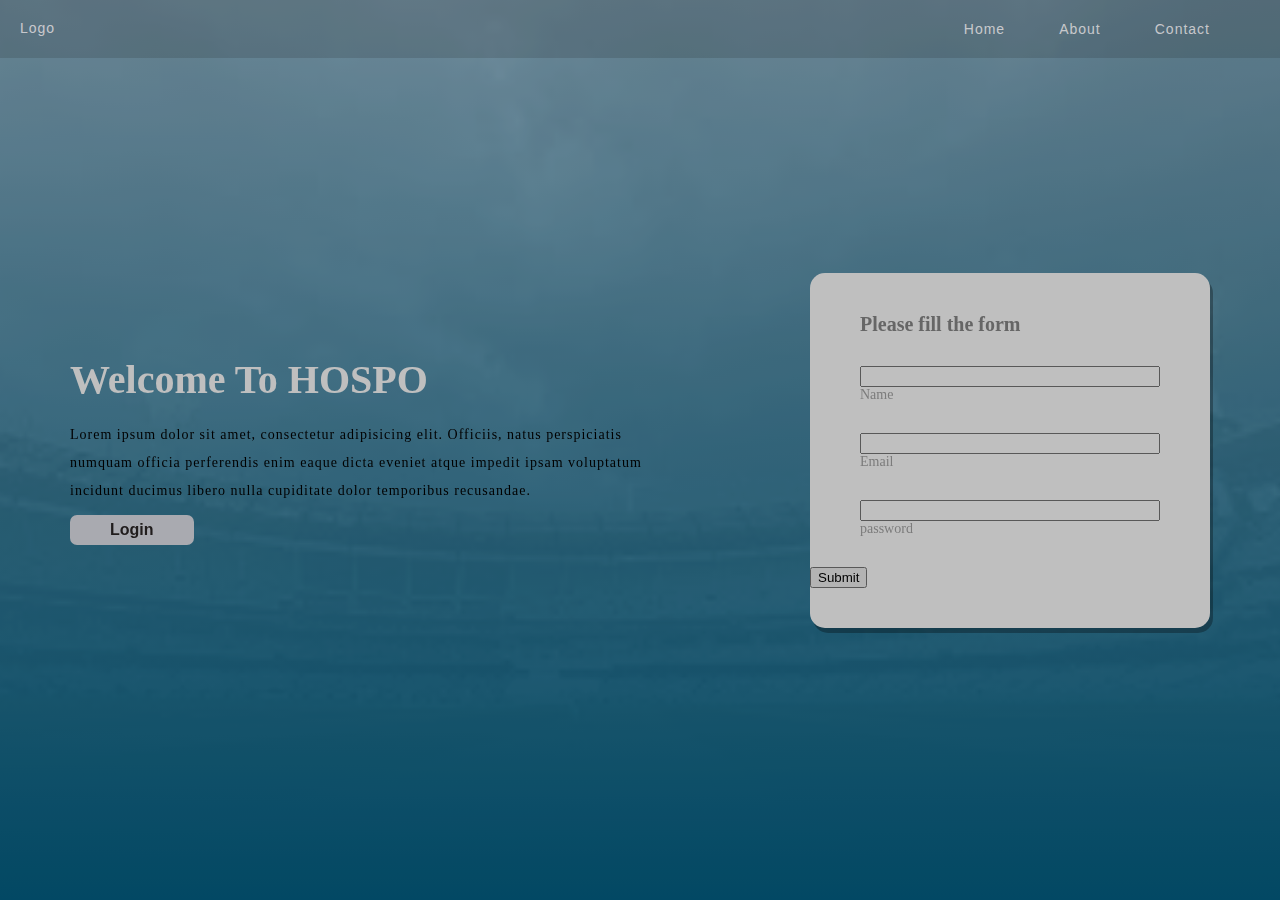
==== website/index.html @ c00fc54d "commit" ====
<!DOCTYPE html>
<html lang="en">
<head>
    <meta charset="UTF-8">
    <meta http-equiv="X-UA-Compatible" content="IE=edge">
    <meta name="viewport" content="width=device-width, initial-scale=1.0">
    <title>HOSPO</title>
    <link rel="stylesheet" href="./style.css">
</head>
<body>
    <header>
        <div class="container">
            <a href="#">Logo</a>
            <nav>
                <a href="#">Home</a>
                <a href="#">About</a>
                <a href="#">Contact</a>
            </nav>
        </div>
    </header>
    <main>
        <div class="banner-container">
            <section class="container">
                <div class="left-section">
                    <h1>Welcome To HOSPO</h1>
                    <p>Lorem ipsum dolor sit amet, consectetur adipisicing elit. Officiis, natus perspiciatis numquam officia perferendis enim eaque dicta eveniet atque impedit ipsam voluptatum incidunt ducimus libero nulla cupiditate dolor temporibus recusandae.</p>
                    <button>Login</button>
                </div>
                <div class="right-section">
                    <h4>Please fill the form</h4>
                    <form action="" autocomplete="off">
                        <div class="input-group">
                          <input type="text" id="name">  
                          <label for="name">Name</label>
                        </div>
                        <div class="input-group">
                            <input type="email" id="emai">
                            <label for="emai">Email</label>
                        </div>
                        <div class="input-group">
                            <input type="password" id="password">
                            <label for="password">password</label>
                        </div>
                        <div class="submit-btn">
                            <input type="submit" class="submit" />
                        </div>
                    </form>

                </div>

            </section>

        </div>
    </main>

    
</body>
</html>
---- website/style.css ----
*{
    box-sizing: border-box;
}
body{
    margin: 0;
    padding: 0;
}

header{
    width: 100%;
    background-color: rgba(23,23,23,.15);
    padding: 20px;
    position: absolute;
    top: 0;
    z-index: 1;
}
header a{
    text-decoration: none;
    margin-right: 50px;
    font-size: 14px;
    letter-spacing: 1px;
    font-family: 'Segoe UI', Tahoma, Geneva, Verdana, sans-serif;
    color: rgba(249, 240, 240, 0.71);

}

.banner-container{
    width: 100%;
    height: 100vh;
    background:linear-gradient(rgba(135, 178, 200, 0.849),rgb(3,96,133)),url('./background.jpeg');
    filter: brightness(.75);
    background-repeat: no-repeat;
    background-size: cover;
    background-attachment: fixed;
    background-position: center;
}
header .container{
    display: flex;
    justify-content: space-between;
}


.banner-container .container{
    width: 100%;
    height: 100vh;
    display: flex;
    justify-content: space-around;
    align-items: center;

}


.left-section{
    width: 600px;
}

.left-section h1{
    margin: 0;
    font-size: 40px;
    color: rgb(255, 255, 255);
}
.left-section p{
    margin: 0;
    font-size: 14px;
    letter-spacing: 1px;
    margin-top: 18px;
    line-height: 28px;

}
.left-section  button{
    color: rgb(44, 39, 39);
    border: none;
    background-color: rgb(225, 227, 235);
    padding: 6px 40px;
    margin-top: 10px;
    border-radius: 7px;
    font-weight: bold;
    font-size: medium;

}


.right-section{
    width: 400px;
    background-color: white;
    border-radius: 15px;
    padding: 40px 0px;
    box-shadow:3px 5px rgba(0, 0,0,.3);

}
.right-section h4{
    font-size: 20px;
    width: 300px;
    margin: auto;
    margin-bottom: 30px;
    color:rgb(136,136,136);

}

.input-group{
    width: 300px;
    margin: 30px auto;
    display: flex;
    flex-direction: column;
}
.input-group label{
    color: rgb(165,165,165);
    font-size: 14px;

}
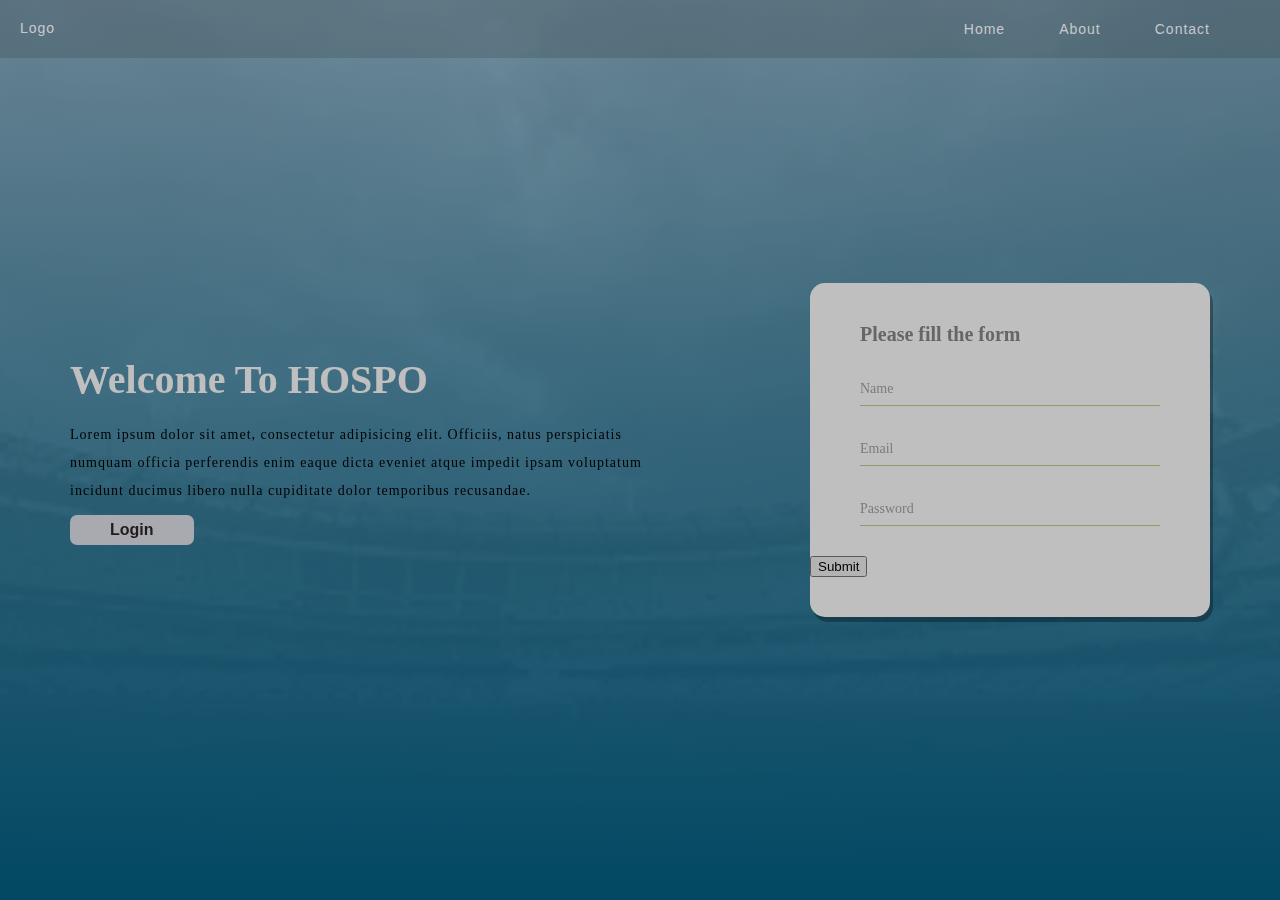
==== commit 9a29b6f3: "commit" ====
--- a/website/index.html
+++ b/website/index.html
@@ -30,16 +30,16 @@
                     <h4>Please fill the form</h4>
                     <form action="" autocomplete="off">
                         <div class="input-group">
-                          <input type="text" id="name">  
+                          <input type="text" id="name" required>  
                           <label for="name">Name</label>
                         </div>
                         <div class="input-group">
-                            <input type="email" id="emai">
+                            <input type="email" id="emai" required>
                             <label for="emai">Email</label>
                         </div>
                         <div class="input-group">
-                            <input type="password" id="password">
-                            <label for="password">password</label>
+                            <input type="password" id="password" required>
+                            <label for="password">Password</label>
                         </div>
                         <div class="submit-btn">
                             <input type="submit" class="submit" />
--- a/website/style.css
+++ b/website/style.css
@@ -102,9 +102,33 @@
     margin: 30px auto;
     display: flex;
     flex-direction: column;
+    position: relative;
 }
 .input-group label{
     color: rgb(165,165,165);
     font-size: 14px;
+    position: absolute;
+    top: 5px;
+    transition: 0.5s ease-in-out;
+   
+
+}
+.input-group input{
+    border: none;
+    padding: 7px;
+    outline: none;
+    border-bottom: 1px solid #c9c98a;
+}
+
+.input-group input:focus ~label,
+.input-group input:valid ~label{
+    color: red;
+    top: -10px;
+    font-size: 12px;
+
+}
+.input-group input:focus ,
+.input-group input:valid {
+    border-color: blue;
 
 }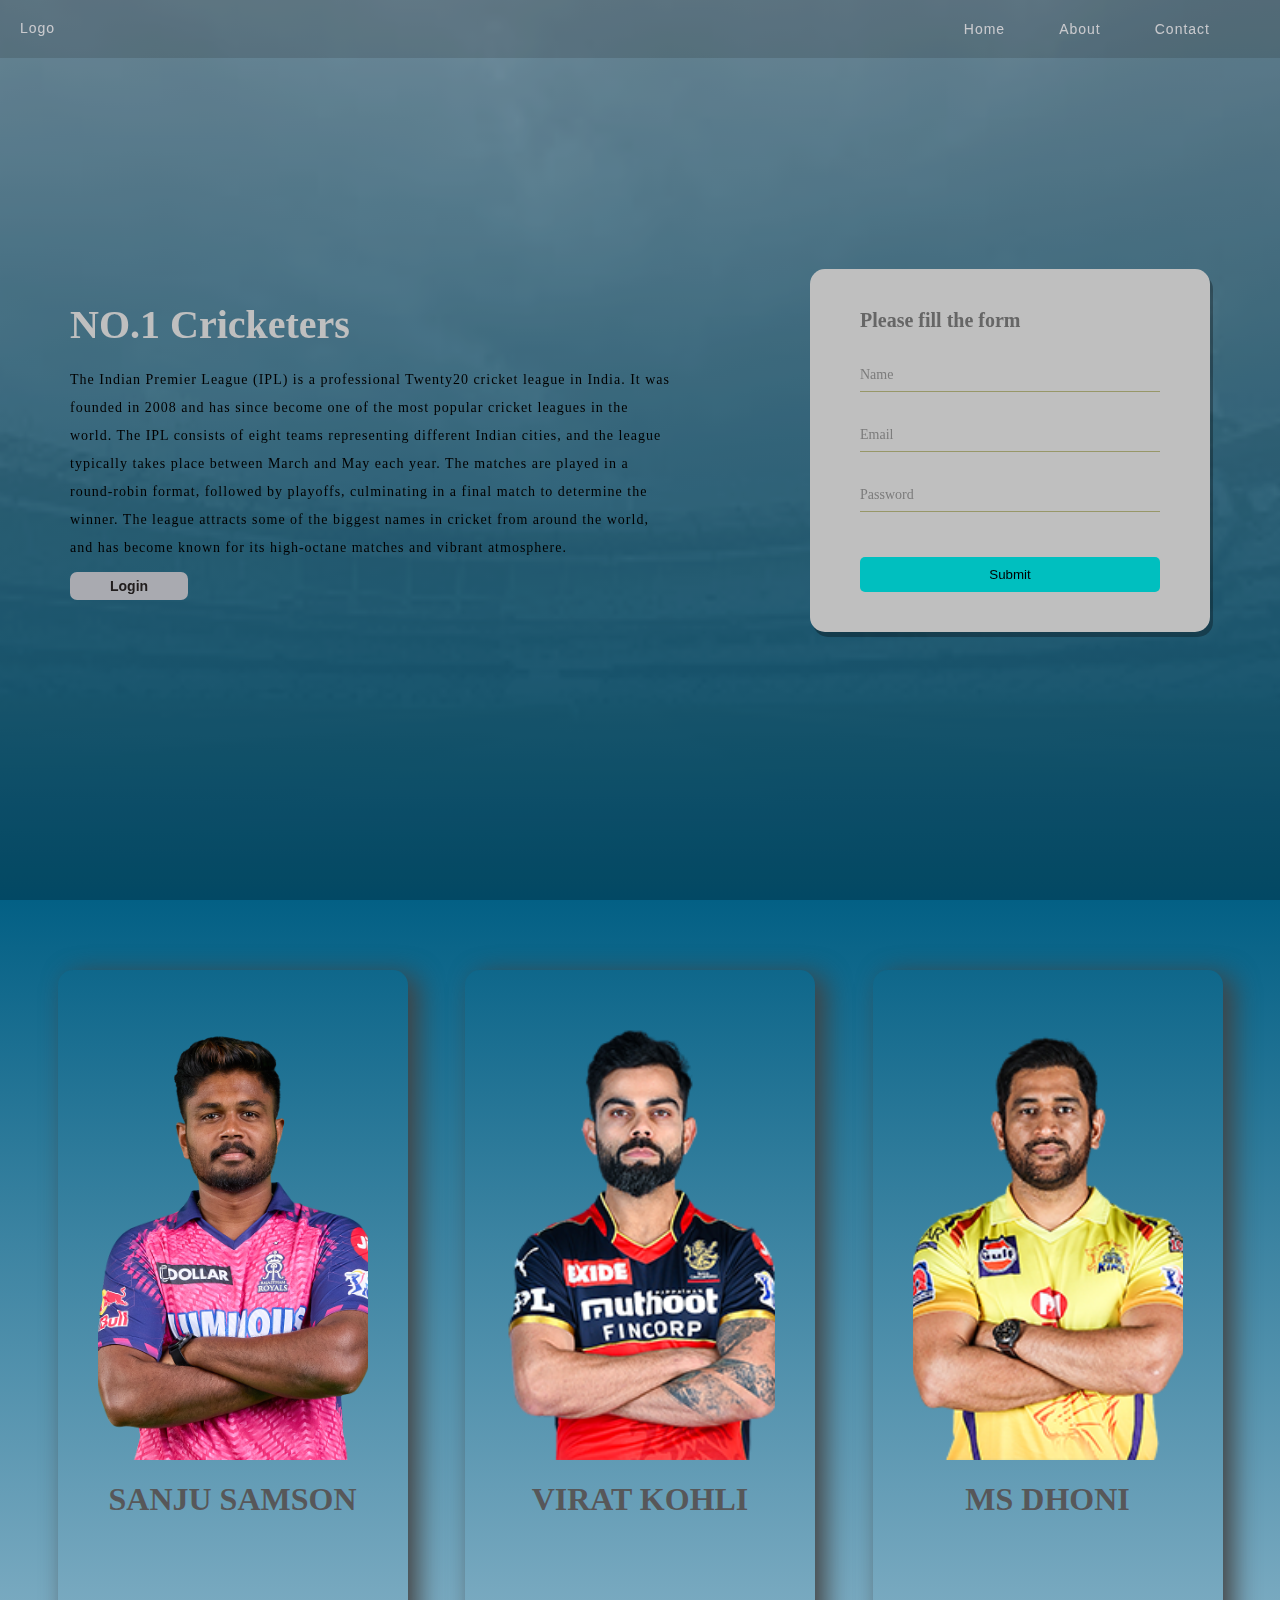
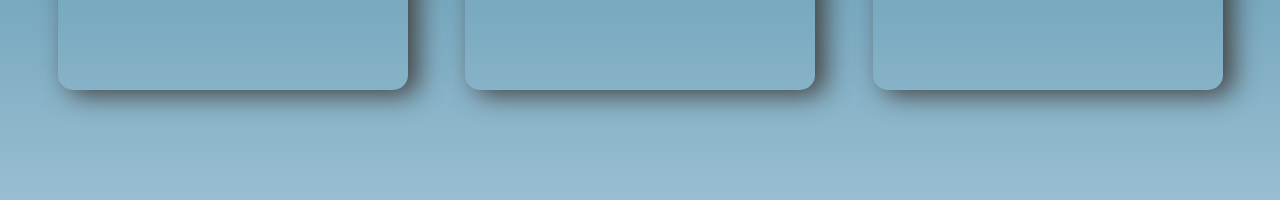
==== commit 98388823: "commit" ====
--- a/website/index.html
+++ b/website/index.html
@@ -4,7 +4,7 @@
     <meta charset="UTF-8">
     <meta http-equiv="X-UA-Compatible" content="IE=edge">
     <meta name="viewport" content="width=device-width, initial-scale=1.0">
-    <title>HOSPO</title>
+    <title>WORLD CRICKETERS OF 2023</title>
     <link rel="stylesheet" href="./style.css">
 </head>
 <body>
@@ -22,8 +22,8 @@
         <div class="banner-container">
             <section class="container">
                 <div class="left-section">
-                    <h1>Welcome To HOSPO</h1>
-                    <p>Lorem ipsum dolor sit amet, consectetur adipisicing elit. Officiis, natus perspiciatis numquam officia perferendis enim eaque dicta eveniet atque impedit ipsam voluptatum incidunt ducimus libero nulla cupiditate dolor temporibus recusandae.</p>
+                    <h1>NO.1 Cricketers</h1>
+                    <p>The Indian Premier League (IPL) is a professional Twenty20 cricket league in India. It was founded in 2008 and has since become one of the most popular cricket leagues in the world. The IPL consists of eight teams representing different Indian cities, and the league typically takes place between March and May each year. The matches are played in a round-robin format, followed by playoffs, culminating in a final match to determine the winner. The league attracts some of the biggest names in cricket from around the world, and has become known for its high-octane matches and vibrant atmosphere.</p>
                     <button>Login</button>
                 </div>
                 <div class="right-section">
@@ -51,6 +51,29 @@
             </section>
 
         </div>
+        <section class="section-two">
+            <div class="card-container">
+                <div class="image-container">
+                    <img src="./sanju.png" alt="">
+                </div>
+                <h1>SANJU SAMSON</h1>
+            </div>
+            <div class="card-container">
+                <div class="image-container">
+                    <img src="./kohil.png" alt="">
+                </div>
+                <h1>VIRAT KOHLI</h1>
+            </div>
+            <div class="card-container">
+                <div class="image-container">
+                    <img src="./dhoni.png" alt="">
+                </div>
+                <h1>MS DHONI</h1>
+            </div>
+
+
+        </section>
+
     </main>
 
     
--- a/website/style.css
+++ b/website/style.css
@@ -4,13 +4,14 @@
 body{
     margin: 0;
     padding: 0;
+    scroll-behavior: smooth;
 }
 
 header{
     width: 100%;
     background-color: rgba(23,23,23,.15);
     padding: 20px;
-    position: absolute;
+    position: fixed;
     top: 0;
     z-index: 1;
 }
@@ -33,6 +34,9 @@
     background-size: cover;
     background-attachment: fixed;
     background-position: center;
+    display: flex;
+    align-self: flex-start;
+    justify-content: center;
 }
 header .container{
     display: flex;
@@ -41,8 +45,8 @@
 
 
 .banner-container .container{
-    width: 100%;
     height: 100vh;
+    width: 100%;
     display: flex;
     justify-content: space-around;
     align-items: center;
@@ -52,7 +56,7 @@
 
 .left-section{
     width: 600px;
-}
+} 
 
 .left-section h1{
     margin: 0;
@@ -65,6 +69,7 @@
     letter-spacing: 1px;
     margin-top: 18px;
     line-height: 28px;
+
 
 }
 .left-section  button{
@@ -75,10 +80,14 @@
     margin-top: 10px;
     border-radius: 7px;
     font-weight: bold;
-    font-size: medium;
-
-}
-
+    font-size: 14px;
+
+}
+.left-section button:hover{
+    background-color: aqua;
+    transform: scale(1.1);
+    cursor: pointer;
+}
 
 .right-section{
     width: 400px;
@@ -131,4 +140,72 @@
 .input-group input:valid {
     border-color: blue;
 
+}
+
+
+.submit-btn input{
+    background-color: aqua;
+    border: none;
+    padding: 10px;
+    margin-top: 15px;
+    border-radius: 5px;
+    width: 300px;
+    cursor: pointer;
+
+}
+.submit-btn{
+    display: flex;
+    justify-content: center;
+    align-items: center;
+}
+.submit-btn input:hover{
+    box-shadow: 0px 3px 6px silver;
+    background-color: rgb(99, 99, 139);
+}
+/* section-two */
+
+.section-two{
+    background:linear-gradient(rgb(3,96,133),rgba(135, 178, 200, 0.849));
+    padding-top: 70px;
+    /* margin-top:30px; */
+    display: flex;
+    /* flex-direction: column; */
+    /* flex-wrap: wrap; */
+    justify-content: space-evenly;
+    height: 100vh;
+
+}
+.card-container h1{
+    color: rgb(87, 87, 89);
+    text-align: center;
+
+}
+.card-container{
+    width: 350px;
+    padding: 20px;
+    height: 80vh;
+    border-radius: 15px;
+    box-shadow: 10px 5px 26px rgb(67, 66, 66);
+    overflow: hidden;
+}
+
+.image-container{
+    width: 100;
+    height: 450px;
+    margin: 20px;
+}
+.image-container img{
+    width: 100%;
+    height: 100%;
+    /* border: 1px solid black; */
+    border-radius: 15;
+    object-fit: cover;
+    cursor: pointer;
+}
+
+.image-container img:hover{
+    transform: scale(1.2) rotate(2deg);
+}
+.card-container:hover{
+    transform: rotate(-2deg);
 }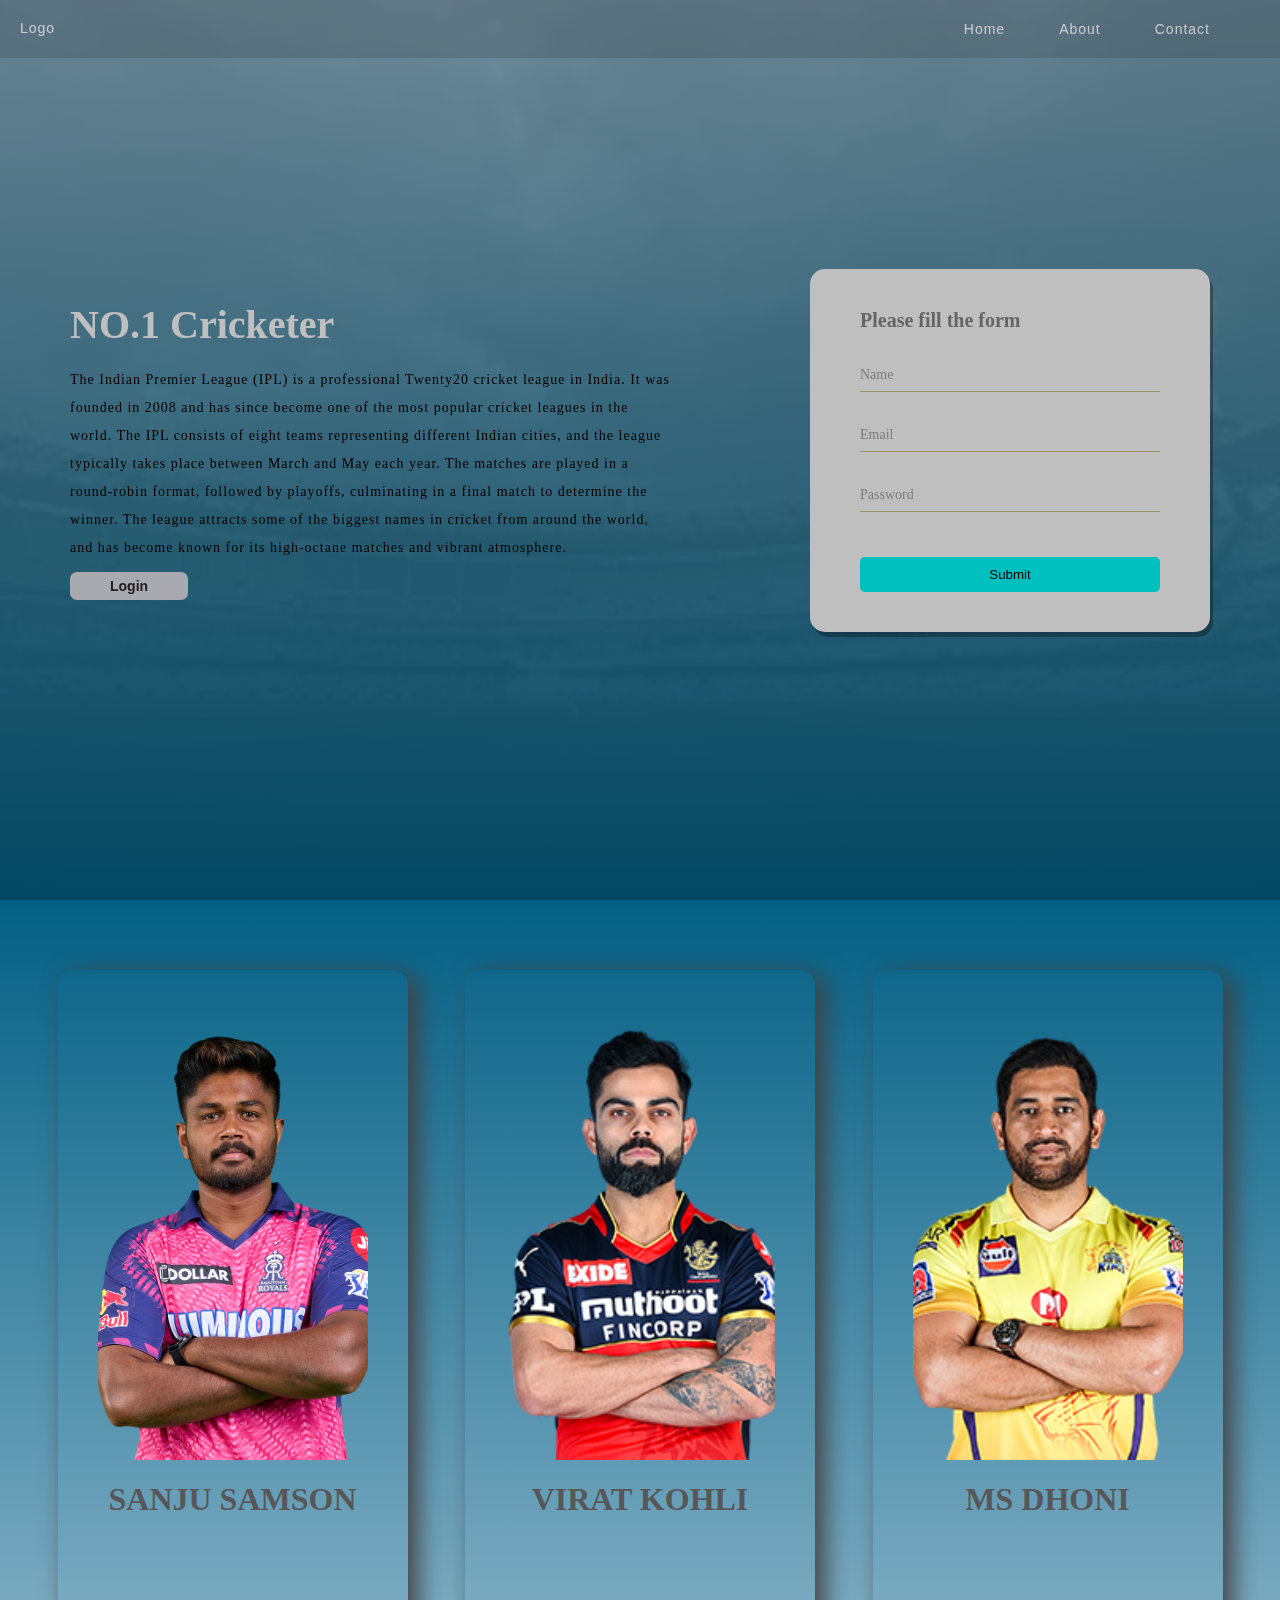
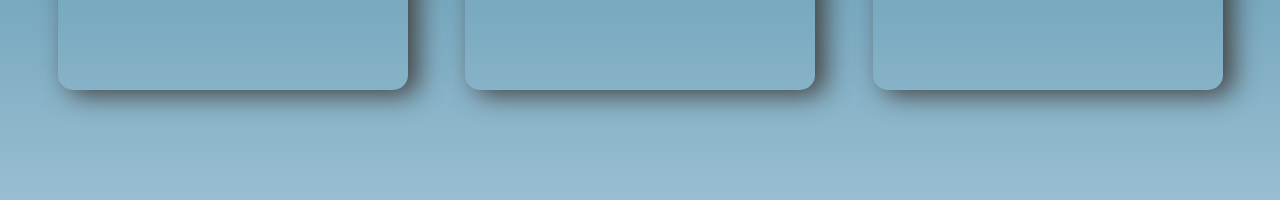
==== commit f1dd555e: "commit" ====
--- a/website/index.html
+++ b/website/index.html
@@ -22,7 +22,7 @@
         <div class="banner-container">
             <section class="container">
                 <div class="left-section">
-                    <h1>NO.1 Cricketers</h1>
+                    <h1>NO.1 Cricketer</h1>
                     <p>The Indian Premier League (IPL) is a professional Twenty20 cricket league in India. It was founded in 2008 and has since become one of the most popular cricket leagues in the world. The IPL consists of eight teams representing different Indian cities, and the league typically takes place between March and May each year. The matches are played in a round-robin format, followed by playoffs, culminating in a final match to determine the winner. The league attracts some of the biggest names in cricket from around the world, and has become known for its high-octane matches and vibrant atmosphere.</p>
                     <button>Login</button>
                 </div>
